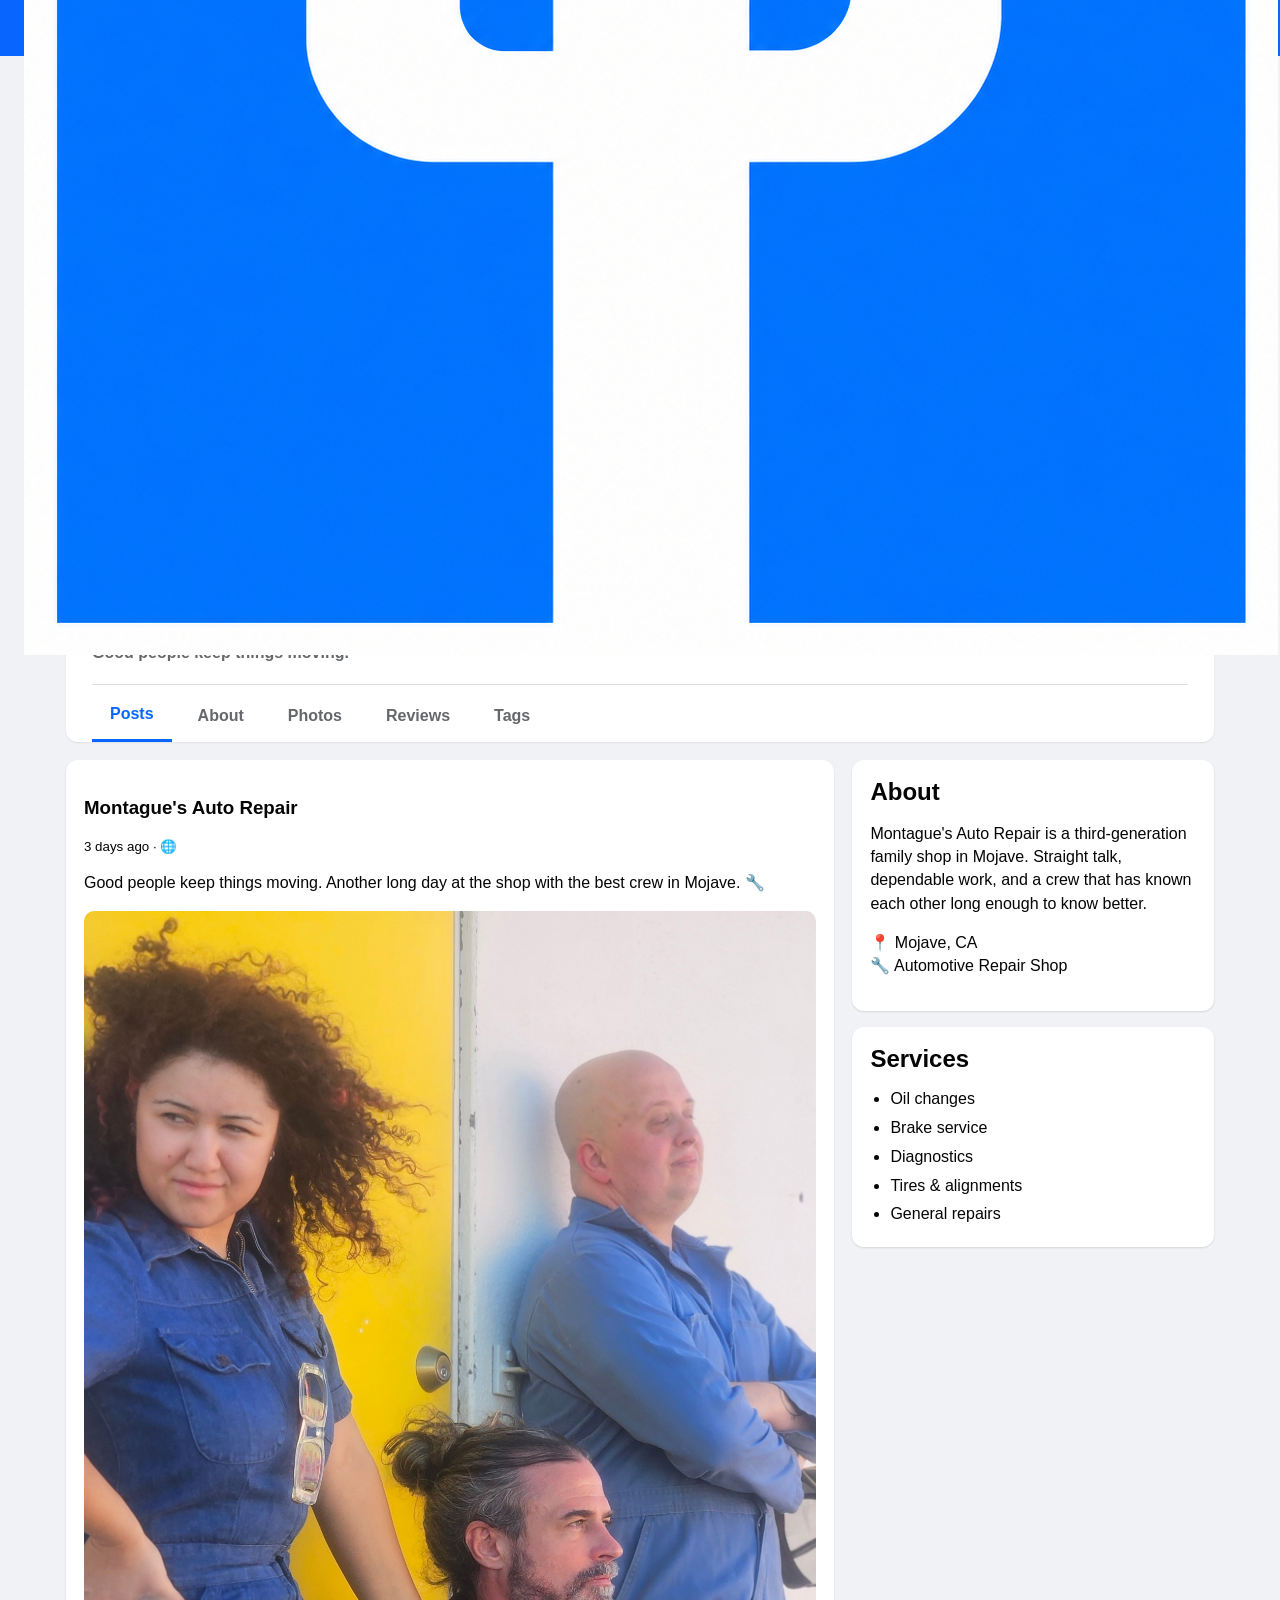
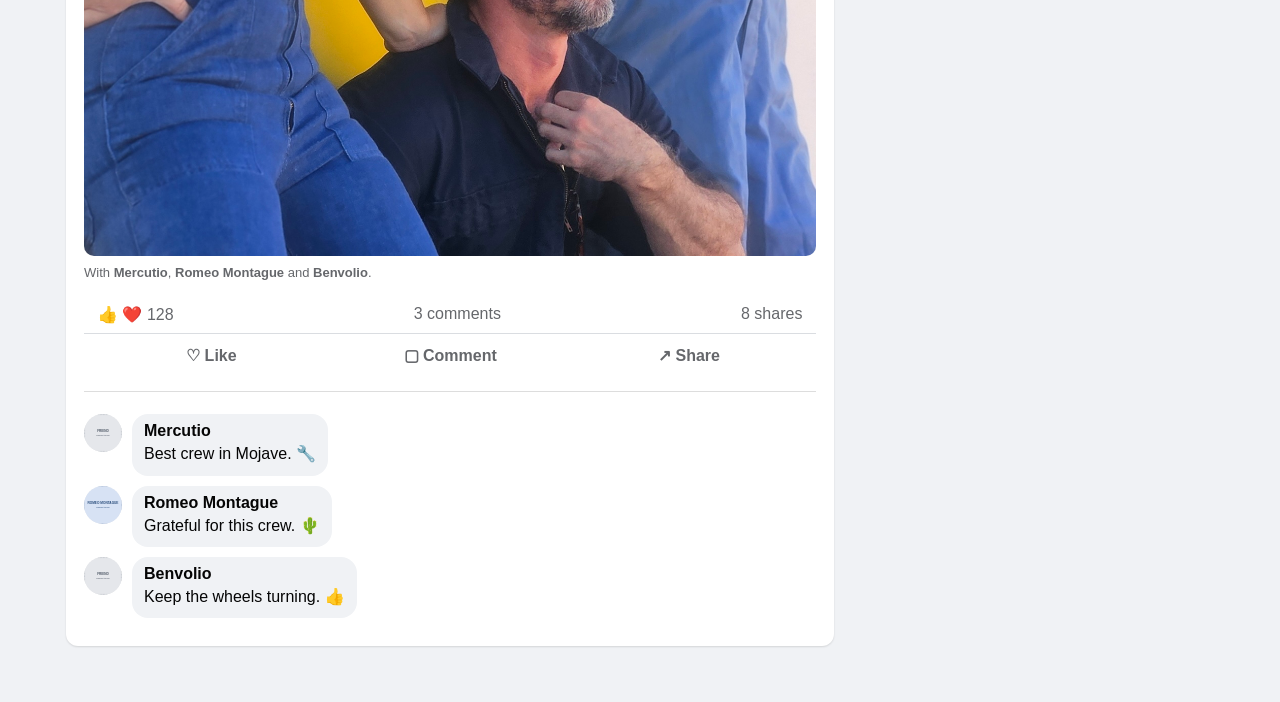
==== businesses/montagues-auto-repair/index.html @ f58aac4a "Add files via upload" ====
<!doctype html>
<html lang="en">
<head>
<meta charset="utf-8"><meta name="viewport" content="width=device-width,initial-scale=1">
<title>Montague's Auto Repair | TownSquare</title>
<link rel="stylesheet" href="../../css/styles.css">
</head>
<body>
<header class="topbar">
  <a class="brand" href="../../"><img src="../../assets/townsquare-logo.png" alt="TownSquare"></a>
  <div class="search-wrap"><input id="site-search" type="search" placeholder="Search TownSquare" autocomplete="off"><div id="search-results" class="search-results" hidden></div></div>
</header>
<main class="business-shell">
  <div class="business-cover">
    <img src="../../assets/montagues-crew.jpg" alt="Mercutio, Romeo and Benvolio at Montague's Auto Repair">
    <a class="photo-tag tag-mercutio" href="../../profiles/mercutio/">Mercutio</a>
    <a class="photo-tag tag-romeo" href="../../profiles/romeo-montague/">Romeo</a>
    <a class="photo-tag tag-benvolio" href="../../profiles/benvolio/">Benvolio</a>
  </div>
  <section class="business-head">
    <div class="business-title-row">
      <div class="business-title">
        <h1>Montague's Auto Repair</h1>
        <p>Automotive Repair Shop · Mojave, CA · 🌐 Public</p>
        <p><b>Good people keep things moving.</b></p>
      </div>
      <div class="business-actions"><button class="primary decorative">＋ Follow</button><button class="decorative">Message</button></div>
    </div>
    <nav class="business-tabs" aria-label="Business profile sections">
      <button class="active" data-biztab="posts">Posts</button>
      <button data-biztab="about">About</button>
      <button data-biztab="photos">Photos</button>
      <button data-biztab="reviews">Reviews</button>
      <button data-biztab="tags">Tags</button>
    </nav>
  </section>

  <div id="biz-posts" class="business-panel">
    <div class="business-grid">
      <div>
        <article class="business-card">
          <h3>Montague's Auto Repair</h3><small>3 days ago · 🌐</small>
          <p>Good people keep things moving. Another long day at the shop with the best crew in Mojave. 🔧</p>
          <img class="business-post-photo" src="../../assets/montagues-crew.jpg" alt="Mercutio, Romeo and Benvolio at the shop">
          <p class="tag-note">With <a href="../../profiles/mercutio/"><b>Mercutio</b></a>, <a href="../../profiles/romeo-montague/"><b>Romeo Montague</b></a> and <a href="../../profiles/benvolio/"><b>Benvolio</b></a>.</p>
          <div class="summary"><span>👍 ❤️ 128</span><span>3 comments</span><span>8 shares</span></div>
          <div class="actions"><button class="decorative">♡ Like</button><button class="decorative">▢ Comment</button><button class="decorative">↗ Share</button></div>
          <div class="business-comments">
            <div class="business-comment"><img src="../../assets/friend-placeholder.svg" alt="Mercutio"><div><a href="../../profiles/mercutio/"><b>Mercutio</b></a><p>Best crew in Mojave. 🔧</p></div></div>
            <div class="business-comment"><img src="../../assets/romeo-profile.svg" alt="Romeo"><div><a href="../../profiles/romeo-montague/"><b>Romeo Montague</b></a><p>Grateful for this crew. 🌵</p></div></div>
            <div class="business-comment"><img src="../../assets/friend-placeholder.svg" alt="Benvolio"><div><a href="../../profiles/benvolio/"><b>Benvolio</b></a><p>Keep the wheels turning. 👍</p></div></div>
          </div>
        </article>
      </div>
      <aside>
        <section class="business-card"><h2>About</h2><p>Montague's Auto Repair is a third-generation family shop in Mojave. Straight talk, dependable work, and a crew that has known each other long enough to know better.</p><p>📍 Mojave, CA<br>🔧 Automotive Repair Shop</p></section>
        <section class="business-card"><h2>Services</h2><ul class="service-list"><li>Oil changes</li><li>Brake service</li><li>Diagnostics</li><li>Tires & alignments</li><li>General repairs</li></ul></section>
      </aside>
    </div>
  </div>

  <section id="biz-about" class="business-panel business-card" hidden><h2>About Montague's Auto Repair</h2><p>Montague's is the oldest and only family-run auto mechanic shop in town. Romeo Montague is its third-generation owner.</p><p><b>People:</b> <a href="../../profiles/romeo-montague/">Romeo Montague</a>, <a href="../../profiles/mercutio/">Mercutio</a>, <a href="../../profiles/benvolio/">Benvolio</a></p></section>
  <section id="biz-photos" class="business-panel business-card" hidden><h2>Photos</h2><img class="business-post-photo" src="../../assets/montagues-crew.jpg" alt="Mercutio, Romeo and Benvolio"><p class="tag-note">Mercutio · Romeo · Benvolio</p></section>
  <section id="biz-reviews" class="business-panel business-card" hidden><h2>Reviews</h2><p>No public reviews yet.</p></section>
  <section id="biz-tags" class="business-panel business-card" hidden><h2>Tagged</h2><p><a href="../../profiles/mercutio/">Mercutio</a> · <a href="../../profiles/romeo-montague/">Romeo Montague</a> · <a href="../../profiles/benvolio/">Benvolio</a></p></section>
</main>
<script src="../../js/townsquare.js"></script>
<script>
document.querySelectorAll('[data-biztab]').forEach(btn=>btn.addEventListener('click',()=>{
 document.querySelectorAll('[data-biztab]').forEach(b=>b.classList.remove('active'));
 btn.classList.add('active');
 document.querySelectorAll('.business-panel').forEach(p=>p.hidden=true);
 document.getElementById('biz-'+btn.dataset.biztab).hidden=false;
}));
</script>
</body></html>
---- css/styles.css ----
*{box-sizing:border-box}body{margin:0;font-family:-apple-system,BlinkMacSystemFont,"Segoe UI",Roboto,Arial,sans-serif;background:#f0f2f5;color:#050505}a{text-decoration:none;color:inherit}button{font:inherit;cursor:pointer}.topbar{height:56px;background:#0866ff;color:#fff;display:flex;align-items:center;gap:18px;padding:0 24px;position:sticky;top:0;z-index:20}.brand{display:flex;align-items:center;gap:10px;font-weight:800;font-size:22px}.brand-logo-placeholder{border:2px dashed #fff;border-radius:6px;padding:5px 7px;font-size:11px}.search{flex:1;max-width:520px;border:0;border-radius:20px;padding:10px 16px}.topbar nav{margin-left:auto;display:flex;gap:18px;font-weight:600;align-items:center}.nav-button{border:0;background:none;color:#fff;font-weight:600}.profile-shell{max-width:1180px;margin:auto;background:#fff}.cover{height:350px;overflow:hidden;background:#222}.cover img{width:100%;height:100%;object-fit:cover}.profile-header{display:flex;align-items:flex-end;gap:22px;padding:0 30px 18px;min-height:120px;position:relative}.profile-photo{width:180px;height:180px;border-radius:50%;overflow:hidden;border:5px solid #fff;background:#fff;margin-top:-80px;padding:0}.profile-photo img{width:100%;height:100%;object-fit:cover}.identity h1{font-size:34px;margin:0 0 6px}.identity p{margin:4px 0;color:#65676b}.verified{display:inline-flex;background:#0866ff;color:#fff;border-radius:50%;font-size:.55em;width:1.45em;height:1.45em;align-items:center;justify-content:center}.profile-actions{margin-left:auto;display:flex;gap:8px;position:relative}.primary-button,.secondary-button{border:0;border-radius:7px;padding:10px 15px;font-weight:700}.primary-button{background:#0866ff;color:#fff}.secondary-button{background:#e4e6eb}.profile-more-menu,.tabs-more-menu{position:absolute;background:white;border:1px solid #dadde1;box-shadow:0 3px 10px rgba(0,0,0,.18);border-radius:8px;padding:6px;z-index:50;min-width:180px}.profile-more-menu{right:0;top:48px}.tabs-more-menu{top:50px;left:420px}.profile-more-menu button,.profile-more-menu a,.tabs-more-menu button{display:block;width:100%;border:0;background:white;text-align:left;padding:10px 12px;border-radius:6px}.profile-more-menu button:hover,.profile-more-menu a:hover,.tabs-more-menu button:hover{background:#f0f2f5}.profile-tabs{display:flex;border-top:1px solid #dadde1;padding:0 20px;overflow:visible;position:relative}.tab{border:0;background:none;padding:17px 15px;font-weight:700;color:#65676b;border-bottom:3px solid transparent}.tab.active{color:#0866ff;border-bottom-color:#0866ff}.content-grid{max-width:1180px;margin:16px auto;display:grid;grid-template-columns:310px 1fr 270px;gap:16px;padding:0 8px}.card{background:#fff;border-radius:10px;box-shadow:0 1px 2px rgba(0,0,0,.12);padding:16px;margin-bottom:16px}.card h2{margin:0 0 14px;font-size:20px}.card h3{margin:0 0 10px;font-size:17px}.quote{text-align:center;font-style:italic}.card ul{list-style:none;padding:0;margin:0}.card li{padding:7px 0}.heading{display:flex;justify-content:space-between;align-items:center}.linkbtn,.summary button{border:0;background:none;color:#0866ff}.photo-grid{display:grid;grid-template-columns:repeat(3,1fr);gap:4px}.photo-grid button,.post-photo{border:0;padding:0;background:none}.photo-grid img{width:100%;aspect-ratio:1/1;object-fit:cover;display:block}.photo-grid.large{grid-template-columns:repeat(5,1fr);gap:8px}.composer>div{display:flex;gap:10px;align-items:center}.composer img{width:40px;height:40px;border-radius:50%}.composer button{flex:1;border:0;border-radius:20px;background:#f0f2f5;text-align:left;padding:10px 15px;color:#65676b}.composer footer{display:flex;justify-content:space-around;margin-top:12px;color:#65676b;font-weight:600}.post{padding:0;overflow:hidden}.post header{display:flex;gap:10px;align-items:center;padding:14px 16px 8px}.post header img{width:42px;height:42px;border-radius:50%}.post header small{display:block;color:#65676b;margin-top:2px}.more{margin-left:auto;border:0;background:none}.post>p{padding:4px 16px 10px;margin:0;line-height:1.45}.post-photo{width:100%}.post-photo img{width:100%;display:block}.summary{display:flex;justify-content:space-between;padding:9px 14px;color:#65676b;border-bottom:1px solid #dadde1}.actions{display:grid;grid-template-columns:repeat(3,1fr);padding:2px 8px}.actions button{border:0;background:none;padding:10px;color:#65676b;font-weight:700}.comments{border-top:1px solid #dadde1;padding:10px 14px}.comment{display:flex;gap:8px;margin:8px 0}.comment.reply{margin-left:46px}.comment img{width:34px;height:34px;border-radius:50%}.comment>div{background:#f0f2f5;border-radius:18px;padding:8px 12px}.comment p{margin:2px 0}.comment small{color:#65676b}.single{max-width:1180px;margin:16px auto;padding:0 8px}.about-grid{display:grid;grid-template-columns:1fr 1fr;gap:16px}.about-grid section{border-top:1px solid #dadde1;padding-top:12px}.friend-grid{display:grid;grid-template-columns:repeat(2,1fr);gap:10px}.friend-card img{width:100%;aspect-ratio:1/1;object-fit:cover;border-radius:8px;display:block}.friend-card span{display:block;font-weight:700;margin-top:4px}.friend-card.horizontal{display:flex;gap:10px;align-items:center}.friend-card.horizontal img{width:56px;height:56px;aspect-ratio:auto}.friend-list-large{display:grid;grid-template-columns:repeat(2,1fr);gap:12px}.friend-list-large a{display:flex;gap:12px;align-items:center;border:1px solid #dadde1;border-radius:8px;padding:10px}.friend-list-large img{width:70px;height:70px;object-fit:cover;border-radius:8px}.friend-list-large small{display:block;color:#65676b;margin-top:4px}.video-placeholder{min-height:280px;border:2px dashed #9aa0a6;border-radius:12px;display:flex;flex-direction:column;align-items:center;justify-content:center;color:#65676b;text-align:center}.video-placeholder span{font-size:64px;color:#0866ff}.lightbox{position:fixed;inset:0;background:rgba(0,0,0,.92);z-index:100;display:grid;grid-template-columns:70px 1fr 70px;align-items:center}.lightbox[hidden]{display:none}.lightbox img{max-width:100%;max-height:92vh;justify-self:center}.lightbox button{border:0;background:rgba(255,255,255,.14);color:#fff;border-radius:50%}.close{position:absolute;top:14px;right:16px;width:44px;height:44px;font-size:30px}.prev,.next{width:52px;height:52px;font-size:40px;justify-self:center}.site-footer{text-align:center;color:#65676b;padding:25px}.landing{min-height:100vh;display:grid;place-items:center}.landing-card{background:#fff;padding:40px;border-radius:16px;text-align:center;box-shadow:0 1px 3px rgba(0,0,0,.15)}.logo-placeholder{border:2px dashed #0866ff;color:#0866ff;font-weight:800;padding:20px;border-radius:10px;margin-bottom:18px}.landing-links{display:flex;gap:10px;justify-content:center}@media(max-width:980px){.content-grid{grid-template-columns:300px 1fr}.right{display:none}.topbar nav a,.topbar nav button{display:none}.photo-grid.large{grid-template-columns:repeat(3,1fr)}}@media(max-width:720px){.topbar{padding:0 10px}.brand span:last-child{display:none}.cover{height:240px}.profile-header{display:block;text-align:center;padding:0 14px 14px}.profile-photo{width:150px;height:150px;margin:-70px auto 0}.profile-actions{justify-content:center;margin-top:12px}.content-grid{display:block}.content-grid>aside{display:none}.about-grid{grid-template-columns:1fr}.friend-list-large{grid-template-columns:1fr}.profile-tabs{overflow-x:auto}.tabs-more-menu{position:fixed;left:50%;top:120px;transform:translateX(-50%)}.photo-grid.large{grid-template-columns:repeat(2,1fr)}}
.comments::before{content:'Selected comments';display:block;font-size:12px;font-weight:700;color:#65676b;margin:0 0 8px 42px;text-transform:uppercase;letter-spacing:.03em}

[hidden]{display:none!important}


/* TownSquare business pages */
.business-shell{max-width:1180px;margin:0 auto;padding:0 16px 40px}
.business-cover{position:relative;height:min(48vw,500px);min-height:300px;background:#ddd;overflow:hidden;border-radius:0 0 12px 12px}
.business-cover>img{width:100%;height:100%;object-fit:cover;object-position:center 48%}
.photo-tag{position:absolute;transform:translate(-50%,-50%);background:rgba(20,24,30,.82);color:#fff!important;padding:7px 11px;border-radius:8px;font-weight:700;font-size:14px;text-decoration:none;box-shadow:0 2px 7px rgba(0,0,0,.22)}
.photo-tag:hover{background:#0866ff}
.tag-mercutio{left:21%;top:46%}.tag-romeo{left:55%;top:63%}.tag-benvolio{left:79%;top:42%}
.business-head{background:#fff;padding:22px 26px 0;border-radius:0 0 12px 12px;box-shadow:0 1px 2px rgba(0,0,0,.08)}
.business-title-row{display:flex;justify-content:space-between;gap:18px;align-items:center}
.business-title h1{font-size:34px;margin:0 0 4px}.business-title p{margin:4px 0;color:#65676b}
.business-actions{display:flex;gap:8px}.business-actions button{border:0;border-radius:8px;padding:11px 17px;font-weight:700}.business-actions .primary{background:#0866ff;color:#fff}
.business-tabs{display:flex;gap:8px;margin-top:18px;border-top:1px solid #ddd;padding-top:4px;overflow:auto}
.business-tabs button{background:none;border:0;padding:16px 18px;font-weight:700;color:#65676b;white-space:nowrap}
.business-tabs button.active{color:#0866ff;border-bottom:3px solid #0866ff}
.business-grid{display:grid;grid-template-columns:minmax(0,1.7fr) minmax(280px,.8fr);gap:18px;margin-top:18px}
.business-card{background:#fff;border-radius:12px;padding:18px;box-shadow:0 1px 2px rgba(0,0,0,.12);margin-bottom:16px}
.business-card h2{margin:0 0 12px}.business-card p{line-height:1.45}
.service-list{margin:0;padding-left:20px;line-height:1.8}
.business-post-photo{width:100%;border-radius:10px;margin-top:12px;display:block}
.tag-note{font-size:13px;color:#65676b;margin-top:8px}
.business-comments{border-top:1px solid #ddd;margin-top:14px;padding-top:12px}
.business-comment{display:flex;gap:10px;margin:10px 0}.business-comment img{width:38px;height:38px;border-radius:50%;object-fit:cover;background:#eee}.business-comment div{background:#f0f2f5;border-radius:16px;padding:8px 12px}.business-comment p{margin:2px 0}
@media(max-width:760px){
 .business-shell{padding:0 0 30px}.business-cover{height:58vh;min-height:420px;border-radius:0}
 .business-head{border-radius:0}.business-title-row{display:block}.business-actions{margin-top:14px}
 .business-title h1{font-size:28px}.business-grid{grid-template-columns:1fr;padding:0 12px}
 .photo-tag{font-size:12px;padding:6px 8px}.tag-mercutio{left:19%;top:43%}.tag-romeo{left:56%;top:64%}.tag-benvolio{left:80%;top:40%}
}
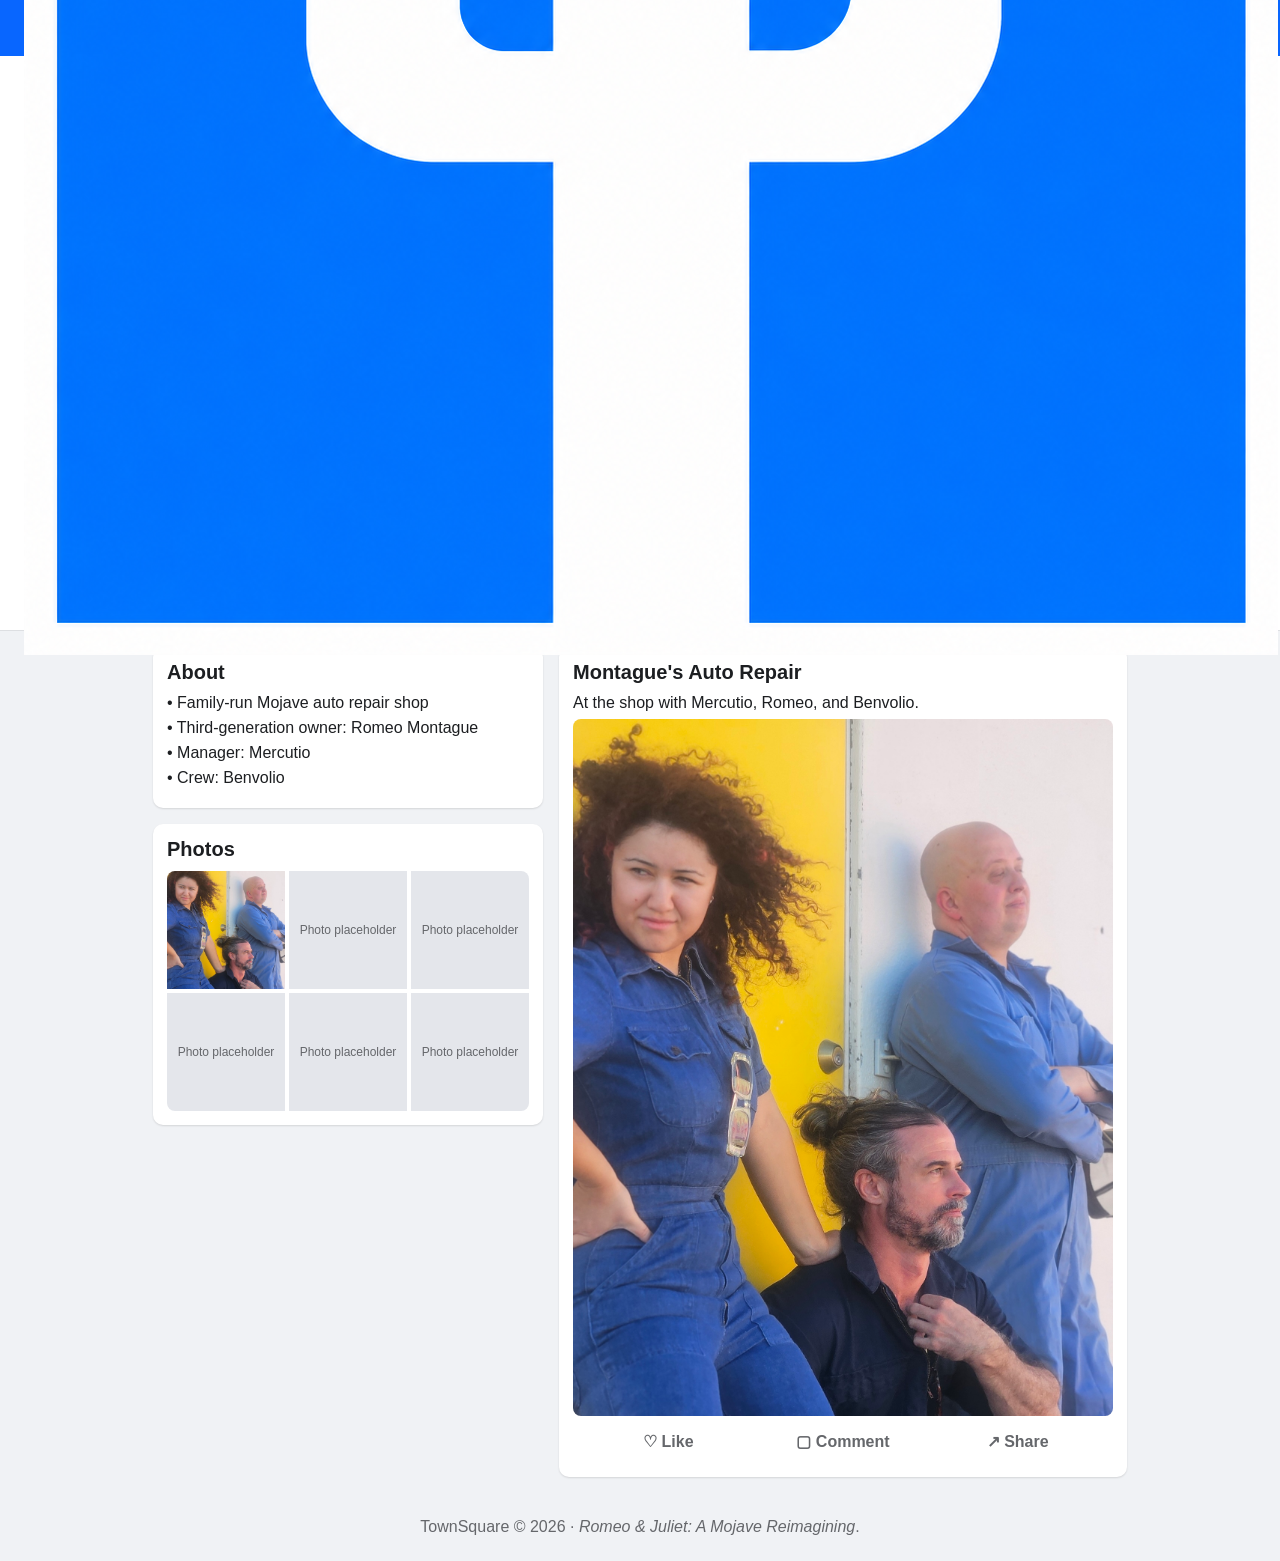
==== commit 36b0179a: "Add files via upload" ====
--- a/businesses/montagues-auto-repair/index.html
+++ b/businesses/montagues-auto-repair/index.html
@@ -1,76 +1,15 @@
-<!doctype html>
-<html lang="en">
-<head>
-<meta charset="utf-8"><meta name="viewport" content="width=device-width,initial-scale=1">
-<title>Montague's Auto Repair | TownSquare</title>
-<link rel="stylesheet" href="../../css/styles.css">
-</head>
-<body>
-<header class="topbar">
-  <a class="brand" href="../../"><img src="../../assets/townsquare-logo.png" alt="TownSquare"></a>
-  <div class="search-wrap"><input id="site-search" type="search" placeholder="Search TownSquare" autocomplete="off"><div id="search-results" class="search-results" hidden></div></div>
-</header>
-<main class="business-shell">
-  <div class="business-cover">
-    <img src="../../assets/montagues-crew.jpg" alt="Mercutio, Romeo and Benvolio at Montague's Auto Repair">
-    <a class="photo-tag tag-mercutio" href="../../profiles/mercutio/">Mercutio</a>
-    <a class="photo-tag tag-romeo" href="../../profiles/romeo-montague/">Romeo</a>
-    <a class="photo-tag tag-benvolio" href="../../profiles/benvolio/">Benvolio</a>
-  </div>
-  <section class="business-head">
-    <div class="business-title-row">
-      <div class="business-title">
-        <h1>Montague's Auto Repair</h1>
-        <p>Automotive Repair Shop · Mojave, CA · 🌐 Public</p>
-        <p><b>Good people keep things moving.</b></p>
-      </div>
-      <div class="business-actions"><button class="primary decorative">＋ Follow</button><button class="decorative">Message</button></div>
-    </div>
-    <nav class="business-tabs" aria-label="Business profile sections">
-      <button class="active" data-biztab="posts">Posts</button>
-      <button data-biztab="about">About</button>
-      <button data-biztab="photos">Photos</button>
-      <button data-biztab="reviews">Reviews</button>
-      <button data-biztab="tags">Tags</button>
-    </nav>
-  </section>
-
-  <div id="biz-posts" class="business-panel">
-    <div class="business-grid">
-      <div>
-        <article class="business-card">
-          <h3>Montague's Auto Repair</h3><small>3 days ago · 🌐</small>
-          <p>Good people keep things moving. Another long day at the shop with the best crew in Mojave. 🔧</p>
-          <img class="business-post-photo" src="../../assets/montagues-crew.jpg" alt="Mercutio, Romeo and Benvolio at the shop">
-          <p class="tag-note">With <a href="../../profiles/mercutio/"><b>Mercutio</b></a>, <a href="../../profiles/romeo-montague/"><b>Romeo Montague</b></a> and <a href="../../profiles/benvolio/"><b>Benvolio</b></a>.</p>
-          <div class="summary"><span>👍 ❤️ 128</span><span>3 comments</span><span>8 shares</span></div>
-          <div class="actions"><button class="decorative">♡ Like</button><button class="decorative">▢ Comment</button><button class="decorative">↗ Share</button></div>
-          <div class="business-comments">
-            <div class="business-comment"><img src="../../assets/friend-placeholder.svg" alt="Mercutio"><div><a href="../../profiles/mercutio/"><b>Mercutio</b></a><p>Best crew in Mojave. 🔧</p></div></div>
-            <div class="business-comment"><img src="../../assets/romeo-profile.svg" alt="Romeo"><div><a href="../../profiles/romeo-montague/"><b>Romeo Montague</b></a><p>Grateful for this crew. 🌵</p></div></div>
-            <div class="business-comment"><img src="../../assets/friend-placeholder.svg" alt="Benvolio"><div><a href="../../profiles/benvolio/"><b>Benvolio</b></a><p>Keep the wheels turning. 👍</p></div></div>
-          </div>
-        </article>
-      </div>
-      <aside>
-        <section class="business-card"><h2>About</h2><p>Montague's Auto Repair is a third-generation family shop in Mojave. Straight talk, dependable work, and a crew that has known each other long enough to know better.</p><p>📍 Mojave, CA<br>🔧 Automotive Repair Shop</p></section>
-        <section class="business-card"><h2>Services</h2><ul class="service-list"><li>Oil changes</li><li>Brake service</li><li>Diagnostics</li><li>Tires & alignments</li><li>General repairs</li></ul></section>
-      </aside>
-    </div>
-  </div>
-
-  <section id="biz-about" class="business-panel business-card" hidden><h2>About Montague's Auto Repair</h2><p>Montague's is the oldest and only family-run auto mechanic shop in town. Romeo Montague is its third-generation owner.</p><p><b>People:</b> <a href="../../profiles/romeo-montague/">Romeo Montague</a>, <a href="../../profiles/mercutio/">Mercutio</a>, <a href="../../profiles/benvolio/">Benvolio</a></p></section>
-  <section id="biz-photos" class="business-panel business-card" hidden><h2>Photos</h2><img class="business-post-photo" src="../../assets/montagues-crew.jpg" alt="Mercutio, Romeo and Benvolio"><p class="tag-note">Mercutio · Romeo · Benvolio</p></section>
-  <section id="biz-reviews" class="business-panel business-card" hidden><h2>Reviews</h2><p>No public reviews yet.</p></section>
-  <section id="biz-tags" class="business-panel business-card" hidden><h2>Tagged</h2><p><a href="../../profiles/mercutio/">Mercutio</a> · <a href="../../profiles/romeo-montague/">Romeo Montague</a> · <a href="../../profiles/benvolio/">Benvolio</a></p></section>
-</main>
-<script src="../../js/townsquare.js"></script>
-<script>
-document.querySelectorAll('[data-biztab]').forEach(btn=>btn.addEventListener('click',()=>{
- document.querySelectorAll('[data-biztab]').forEach(b=>b.classList.remove('active'));
- btn.classList.add('active');
- document.querySelectorAll('.business-panel').forEach(p=>p.hidden=true);
- document.getElementById('biz-'+btn.dataset.biztab).hidden=false;
-}));
-</script>
-</body></html>+<!doctype html><html lang="en"><head><meta charset="utf-8"><meta name="viewport" content="width=device-width,initial-scale=1">
+<title>Montague's Auto Repair | TownSquare</title><link rel="stylesheet" href="../../css/styles.css"></head><body class="ts-modern">
+<header class="topbar"><a class="brand" href="../../"><img src="../../assets/townsquare-logo.png" alt="TownSquare"><span class="brand-name">TownSquare</span></a><input class="search" type="search" placeholder="Search TownSquare"><nav><a href="../../">Home</a></nav></header>
+<main><section class="modern-profile-shell"><div class="cover cover-wrap"><img src="../../assets/montagues-crew.jpg" alt="Montague's Auto Repair crew"><div class="business-cover-label">Left: <a href="../../profiles/mercutio/">Mercutio</a> · Center: <a href="../../profiles/romeo-montague/">Romeo</a> · Right: <a href="../../profiles/benvolio/">Benvolio</a></div></div>
+<div class="modern-profile-head"><div class="modern-avatar"><img src="../../assets/montagues-crew.jpg" alt="Montague's Auto Repair"></div><div class="modern-identity"><h1>Montague's Auto Repair</h1><p>Automotive Repair Shop · Mojave, CA · Public</p><p>Good people keep things moving.</p></div><div class="modern-actions"><button class="primary-button decorative">Follow</button><button class="secondary-button decorative">Message</button></div></div>
+<nav class="modern-tabs profile-tabs"><button class="tab active" data-tab="all">All</button><button class="tab" data-tab="about">About</button><button class="tab" data-tab="posts">Posts</button><button class="tab" data-tab="photos">Photos</button><button class="tab" data-tab="videos">Videos</button><button class="tab decorative">More ▾</button></nav></section>
+<section id="all" class="modern-page modern-panel tab-panel"><div class="modern-grid"><aside class="modern-left">
+<article class="modern-card"><h2>About</h2><p>• Family-run Mojave auto repair shop</p><p>• Third-generation owner: <a href="../../profiles/romeo-montague/">Romeo Montague</a></p><p>• Manager: <a href="../../profiles/mercutio/">Mercutio</a></p><p>• Crew: <a href="../../profiles/benvolio/">Benvolio</a></p></article>
+<article class="modern-card"><h2>Photos</h2><div class="photo-grid"><img src="../../assets/montagues-crew.jpg" alt="Montague's crew"><div class="photo-placeholder">Photo placeholder</div><div class="photo-placeholder">Photo placeholder</div><div class="photo-placeholder">Photo placeholder</div><div class="photo-placeholder">Photo placeholder</div><div class="photo-placeholder">Photo placeholder</div></div></article>
+</aside><section class="feed"><article class="modern-card"><h2>Montague's Auto Repair</h2><p>At the shop with Mercutio, Romeo, and Benvolio.</p><img src="../../assets/montagues-crew.jpg" alt="Montague's Auto Repair crew" style="width:100%;border-radius:8px"><div class="actions"><button class="decorative">♡ Like</button><button class="decorative">▢ Comment</button><button class="decorative">↗ Share</button></div></article></section></div></section>
+<section id="about" class="modern-panel single tab-panel" hidden><article class="modern-card"><h2>About Montague's Auto Repair</h2><p>Family-run automotive repair shop in Mojave. Third-generation owner Romeo Montague.</p></article></section>
+<section id="posts" class="modern-panel single tab-panel" hidden><article class="modern-card"><h2>Posts</h2><p>Garage posts will appear here.</p></article></section>
+<section id="photos" class="modern-panel single tab-panel" hidden><article class="modern-card"><h2>Photos</h2><div class="photo-grid"><img src="../../assets/montagues-crew.jpg" alt="Montague's crew"><div class="photo-placeholder">Photo placeholder</div><div class="photo-placeholder">Photo placeholder</div></div></article></section>
+<section id="videos" class="modern-panel single tab-panel" hidden><article class="modern-card"><h2>Videos</h2><div class="placeholder-banner">Video placeholder</div></article></section>
+</main><footer class="site-footer">TownSquare © 2026 · <i>Romeo &amp; Juliet: A Mojave Reimagining</i>.</footer><script src="../../js/townsquare.js"></script></body></html>
--- a/css/styles.css
+++ b/css/styles.css
@@ -1,5 +1,4 @@
 *{box-sizing:border-box}body{margin:0;font-family:-apple-system,BlinkMacSystemFont,"Segoe UI",Roboto,Arial,sans-serif;background:#f0f2f5;color:#050505}a{text-decoration:none;color:inherit}button{font:inherit;cursor:pointer}.topbar{height:56px;background:#0866ff;color:#fff;display:flex;align-items:center;gap:18px;padding:0 24px;position:sticky;top:0;z-index:20}.brand{display:flex;align-items:center;gap:10px;font-weight:800;font-size:22px}.brand-logo-placeholder{border:2px dashed #fff;border-radius:6px;padding:5px 7px;font-size:11px}.search{flex:1;max-width:520px;border:0;border-radius:20px;padding:10px 16px}.topbar nav{margin-left:auto;display:flex;gap:18px;font-weight:600;align-items:center}.nav-button{border:0;background:none;color:#fff;font-weight:600}.profile-shell{max-width:1180px;margin:auto;background:#fff}.cover{height:350px;overflow:hidden;background:#222}.cover img{width:100%;height:100%;object-fit:cover}.profile-header{display:flex;align-items:flex-end;gap:22px;padding:0 30px 18px;min-height:120px;position:relative}.profile-photo{width:180px;height:180px;border-radius:50%;overflow:hidden;border:5px solid #fff;background:#fff;margin-top:-80px;padding:0}.profile-photo img{width:100%;height:100%;object-fit:cover}.identity h1{font-size:34px;margin:0 0 6px}.identity p{margin:4px 0;color:#65676b}.verified{display:inline-flex;background:#0866ff;color:#fff;border-radius:50%;font-size:.55em;width:1.45em;height:1.45em;align-items:center;justify-content:center}.profile-actions{margin-left:auto;display:flex;gap:8px;position:relative}.primary-button,.secondary-button{border:0;border-radius:7px;padding:10px 15px;font-weight:700}.primary-button{background:#0866ff;color:#fff}.secondary-button{background:#e4e6eb}.profile-more-menu,.tabs-more-menu{position:absolute;background:white;border:1px solid #dadde1;box-shadow:0 3px 10px rgba(0,0,0,.18);border-radius:8px;padding:6px;z-index:50;min-width:180px}.profile-more-menu{right:0;top:48px}.tabs-more-menu{top:50px;left:420px}.profile-more-menu button,.profile-more-menu a,.tabs-more-menu button{display:block;width:100%;border:0;background:white;text-align:left;padding:10px 12px;border-radius:6px}.profile-more-menu button:hover,.profile-more-menu a:hover,.tabs-more-menu button:hover{background:#f0f2f5}.profile-tabs{display:flex;border-top:1px solid #dadde1;padding:0 20px;overflow:visible;position:relative}.tab{border:0;background:none;padding:17px 15px;font-weight:700;color:#65676b;border-bottom:3px solid transparent}.tab.active{color:#0866ff;border-bottom-color:#0866ff}.content-grid{max-width:1180px;margin:16px auto;display:grid;grid-template-columns:310px 1fr 270px;gap:16px;padding:0 8px}.card{background:#fff;border-radius:10px;box-shadow:0 1px 2px rgba(0,0,0,.12);padding:16px;margin-bottom:16px}.card h2{margin:0 0 14px;font-size:20px}.card h3{margin:0 0 10px;font-size:17px}.quote{text-align:center;font-style:italic}.card ul{list-style:none;padding:0;margin:0}.card li{padding:7px 0}.heading{display:flex;justify-content:space-between;align-items:center}.linkbtn,.summary button{border:0;background:none;color:#0866ff}.photo-grid{display:grid;grid-template-columns:repeat(3,1fr);gap:4px}.photo-grid button,.post-photo{border:0;padding:0;background:none}.photo-grid img{width:100%;aspect-ratio:1/1;object-fit:cover;display:block}.photo-grid.large{grid-template-columns:repeat(5,1fr);gap:8px}.composer>div{display:flex;gap:10px;align-items:center}.composer img{width:40px;height:40px;border-radius:50%}.composer button{flex:1;border:0;border-radius:20px;background:#f0f2f5;text-align:left;padding:10px 15px;color:#65676b}.composer footer{display:flex;justify-content:space-around;margin-top:12px;color:#65676b;font-weight:600}.post{padding:0;overflow:hidden}.post header{display:flex;gap:10px;align-items:center;padding:14px 16px 8px}.post header img{width:42px;height:42px;border-radius:50%}.post header small{display:block;color:#65676b;margin-top:2px}.more{margin-left:auto;border:0;background:none}.post>p{padding:4px 16px 10px;margin:0;line-height:1.45}.post-photo{width:100%}.post-photo img{width:100%;display:block}.summary{display:flex;justify-content:space-between;padding:9px 14px;color:#65676b;border-bottom:1px solid #dadde1}.actions{display:grid;grid-template-columns:repeat(3,1fr);padding:2px 8px}.actions button{border:0;background:none;padding:10px;color:#65676b;font-weight:700}.comments{border-top:1px solid #dadde1;padding:10px 14px}.comment{display:flex;gap:8px;margin:8px 0}.comment.reply{margin-left:46px}.comment img{width:34px;height:34px;border-radius:50%}.comment>div{background:#f0f2f5;border-radius:18px;padding:8px 12px}.comment p{margin:2px 0}.comment small{color:#65676b}.single{max-width:1180px;margin:16px auto;padding:0 8px}.about-grid{display:grid;grid-template-columns:1fr 1fr;gap:16px}.about-grid section{border-top:1px solid #dadde1;padding-top:12px}.friend-grid{display:grid;grid-template-columns:repeat(2,1fr);gap:10px}.friend-card img{width:100%;aspect-ratio:1/1;object-fit:cover;border-radius:8px;display:block}.friend-card span{display:block;font-weight:700;margin-top:4px}.friend-card.horizontal{display:flex;gap:10px;align-items:center}.friend-card.horizontal img{width:56px;height:56px;aspect-ratio:auto}.friend-list-large{display:grid;grid-template-columns:repeat(2,1fr);gap:12px}.friend-list-large a{display:flex;gap:12px;align-items:center;border:1px solid #dadde1;border-radius:8px;padding:10px}.friend-list-large img{width:70px;height:70px;object-fit:cover;border-radius:8px}.friend-list-large small{display:block;color:#65676b;margin-top:4px}.video-placeholder{min-height:280px;border:2px dashed #9aa0a6;border-radius:12px;display:flex;flex-direction:column;align-items:center;justify-content:center;color:#65676b;text-align:center}.video-placeholder span{font-size:64px;color:#0866ff}.lightbox{position:fixed;inset:0;background:rgba(0,0,0,.92);z-index:100;display:grid;grid-template-columns:70px 1fr 70px;align-items:center}.lightbox[hidden]{display:none}.lightbox img{max-width:100%;max-height:92vh;justify-self:center}.lightbox button{border:0;background:rgba(255,255,255,.14);color:#fff;border-radius:50%}.close{position:absolute;top:14px;right:16px;width:44px;height:44px;font-size:30px}.prev,.next{width:52px;height:52px;font-size:40px;justify-self:center}.site-footer{text-align:center;color:#65676b;padding:25px}.landing{min-height:100vh;display:grid;place-items:center}.landing-card{background:#fff;padding:40px;border-radius:16px;text-align:center;box-shadow:0 1px 3px rgba(0,0,0,.15)}.logo-placeholder{border:2px dashed #0866ff;color:#0866ff;font-weight:800;padding:20px;border-radius:10px;margin-bottom:18px}.landing-links{display:flex;gap:10px;justify-content:center}@media(max-width:980px){.content-grid{grid-template-columns:300px 1fr}.right{display:none}.topbar nav a,.topbar nav button{display:none}.photo-grid.large{grid-template-columns:repeat(3,1fr)}}@media(max-width:720px){.topbar{padding:0 10px}.brand span:last-child{display:none}.cover{height:240px}.profile-header{display:block;text-align:center;padding:0 14px 14px}.profile-photo{width:150px;height:150px;margin:-70px auto 0}.profile-actions{justify-content:center;margin-top:12px}.content-grid{display:block}.content-grid>aside{display:none}.about-grid{grid-template-columns:1fr}.friend-list-large{grid-template-columns:1fr}.profile-tabs{overflow-x:auto}.tabs-more-menu{position:fixed;left:50%;top:120px;transform:translateX(-50%)}.photo-grid.large{grid-template-columns:repeat(2,1fr)}}
-.comments::before{content:'Selected comments';display:block;font-size:12px;font-weight:700;color:#65676b;margin:0 0 8px 42px;text-transform:uppercase;letter-spacing:.03em}
 
 [hidden]{display:none!important}
 
@@ -32,3 +31,93 @@
  .business-title h1{font-size:28px}.business-grid{grid-template-columns:1fr;padding:0 12px}
  .photo-tag{font-size:12px;padding:6px 8px}.tag-mercutio{left:19%;top:43%}.tag-romeo{left:56%;top:64%}.tag-benvolio{left:80%;top:40%}
 }
+
+
+/* Montague's Auto Repair — business-page header containment fix */
+body:has(.business-shell) .topbar{height:72px;min-height:72px;display:flex;align-items:center;gap:18px;padding:0 24px;overflow:visible}
+body:has(.business-shell) .topbar .brand{width:56px;height:56px;min-width:56px;display:flex;align-items:center;justify-content:center;overflow:hidden}
+body:has(.business-shell) .topbar .brand img{display:block;width:56px!important;height:56px!important;max-width:56px!important;max-height:56px!important;object-fit:contain}
+body:has(.business-shell) .topbar .search-wrap{flex:1;max-width:620px;position:relative}
+body:has(.business-shell) .topbar .search-wrap input{width:100%;min-height:42px;box-sizing:border-box}
+body:has(.business-shell) .business-shell{clear:both}
+@media(max-width:760px){
+ body:has(.business-shell) .topbar{height:64px;min-height:64px;padding:0 12px;gap:10px}
+ body:has(.business-shell) .topbar .brand,body:has(.business-shell) .topbar .brand img{width:48px!important;height:48px!important;min-width:48px;max-width:48px!important;max-height:48px!important}
+}
+
+
+/* Interactive TownSquare comment threads */
+.comment-count-link{border:0;background:none;color:#0866ff;padding:0;font:inherit;cursor:pointer}
+.comment-count-link:hover{text-decoration:underline}
+.comments .thread-extra,.business-comments .thread-extra{display:none}
+.comments.thread-expanded .thread-extra,.business-comments.thread-expanded .thread-extra{display:flex}
+.thread-toggle{display:block;border:0;background:none;color:#65676b;font-weight:700;padding:7px 0 3px 42px;cursor:pointer;text-align:left}
+.thread-toggle:hover{text-decoration:underline}
+.generated-comment>div{background:#f0f2f5;border-radius:18px;padding:8px 12px}
+.generated-avatar{width:34px;height:34px;border-radius:50%;background:#e4e6eb;display:flex;align-items:center;justify-content:center;font-size:12px;font-weight:800;color:#65676b;flex:0 0 34px}
+
+
+/* =========================================================
+   TOWNSQUARE PROFILE OVERHAUL — 2026-09-19
+   Facebook-inspired structure based on user-provided reference screenshots.
+   Namespaced to .ts-modern so legacy landing/business helpers remain safe.
+   ========================================================= */
+.ts-modern{background:#f0f2f5;color:#1c1e21}
+.ts-modern .topbar{position:sticky;top:0;z-index:50}
+.ts-modern .modern-profile-shell{background:#fff;border-bottom:1px solid #dddfe2}
+.ts-modern .modern-profile-shell .cover{max-width:1040px;height:390px;margin:0 auto;border-radius:0 0 10px 10px;overflow:hidden;background:#d8dee8}
+.ts-modern .modern-profile-shell .cover img{width:100%;height:100%;object-fit:cover}
+.ts-modern .modern-profile-head{max-width:990px;margin:0 auto;display:flex;gap:18px;align-items:flex-end;padding:0 12px 18px}
+.ts-modern .modern-avatar{width:150px;height:150px;border-radius:50%;border:5px solid #fff;overflow:hidden;background:#e4e6eb;margin-top:-42px;flex:0 0 150px}
+.ts-modern .modern-avatar img{width:100%;height:100%;object-fit:cover}
+.ts-modern .modern-identity{flex:1;padding-top:12px}
+.ts-modern .modern-identity h1{font-size:32px;margin:0 0 4px}
+.ts-modern .modern-identity p{margin:3px 0;color:#65676b}
+.ts-modern .modern-actions{display:flex;gap:8px;padding-bottom:4px}
+.ts-modern .modern-tabs{max-width:990px;margin:0 auto;display:flex;gap:4px;border-top:1px solid #e4e6eb;padding:4px 8px 0}
+.ts-modern .modern-tabs .tab{background:transparent;border:0;border-radius:6px;padding:16px 15px;font-weight:700;color:#65676b;cursor:pointer}
+.ts-modern .modern-tabs .tab.active{color:#1877f2;border-bottom:3px solid #1877f2;border-radius:0}
+.ts-modern .modern-page{max-width:990px;margin:16px auto;padding:0 8px}
+.ts-modern .modern-grid{display:grid;grid-template-columns:390px minmax(0,1fr);gap:16px;align-items:start}
+.ts-modern .modern-left{display:grid;gap:16px}
+.ts-modern .modern-card{background:#fff;border-radius:10px;box-shadow:0 1px 2px rgba(0,0,0,.12);padding:14px}
+.ts-modern .modern-card h2{font-size:20px;margin:0 0 10px}
+.ts-modern .modern-card h3{font-size:17px;margin:16px 0 8px}
+.ts-modern .modern-card p{margin:7px 0}
+.ts-modern .see-all{float:right;font-weight:600;color:#1877f2}
+.ts-modern .modern-friends-grid{display:grid;grid-template-columns:repeat(3,1fr);gap:10px}
+.ts-modern .modern-friend{min-width:0;color:#1c1e21}
+.ts-modern .modern-friend img{width:100%;aspect-ratio:1/1;object-fit:cover;border-radius:8px;background:#e4e6eb}
+.ts-modern .modern-friend b,.ts-modern .modern-friend small{display:block;margin-top:4px;line-height:1.15}
+.ts-modern .modern-friend small{color:#65676b;font-size:12px}
+.ts-modern .photo-grid{display:grid;grid-template-columns:repeat(3,1fr);gap:4px;border-radius:8px;overflow:hidden}
+.ts-modern .photo-grid img,.ts-modern .photo-placeholder{width:100%;aspect-ratio:1/1;object-fit:cover;background:#e4e6eb}
+.ts-modern .photo-placeholder{display:grid;place-items:center;color:#65676b;font-size:12px;text-align:center;padding:5px}
+.ts-modern .composer-placeholder{display:flex;gap:10px;align-items:center}
+.ts-modern .composer-placeholder img{width:40px;height:40px;border-radius:50%;object-fit:cover;background:#e4e6eb}
+.ts-modern .composer-line{background:#f0f2f5;border-radius:20px;padding:10px 14px;color:#65676b;flex:1}
+.ts-modern .feed{display:grid;gap:16px}
+.ts-modern .post.modern-card{padding:0;overflow:hidden}
+.ts-modern .post.modern-card>header{padding:12px 14px}
+.ts-modern .post.modern-card>p{padding:0 14px}
+.ts-modern .post.modern-card .summary,.ts-modern .post.modern-card .actions,.ts-modern .post.modern-card .comments{margin-left:14px;margin-right:14px}
+.ts-modern .modern-panel[hidden]{display:none!important}
+.ts-modern .modern-panel.single{max-width:990px;margin:16px auto;padding:0 8px}
+.ts-modern .placeholder-banner{display:grid;place-items:center;height:180px;border-radius:8px;background:#e4e6eb;color:#65676b;text-align:center;font-weight:700}
+.ts-modern .business-cover-label{position:absolute;left:18px;bottom:16px;background:rgba(0,0,0,.65);color:#fff;padding:8px 10px;border-radius:7px}
+.ts-modern .cover-wrap{position:relative}
+@media(max-width:800px){
+ .ts-modern .modern-profile-shell .cover{height:250px}
+ .ts-modern .modern-profile-head{align-items:center;flex-wrap:wrap}
+ .ts-modern .modern-avatar{width:120px;height:120px;flex-basis:120px}
+ .ts-modern .modern-identity h1{font-size:26px}
+ .ts-modern .modern-actions{width:100%}
+ .ts-modern .modern-tabs{overflow-x:auto}
+ .ts-modern .modern-grid{grid-template-columns:1fr}
+ .ts-modern .modern-page{max-width:620px}
+}
+@media(max-width:520px){
+ .ts-modern .modern-profile-shell .cover{height:190px}
+ .ts-modern .modern-avatar{width:100px;height:100px;flex-basis:100px;margin-top:-30px}
+ .ts-modern .modern-friends-grid{grid-template-columns:repeat(3,minmax(0,1fr))}
+}
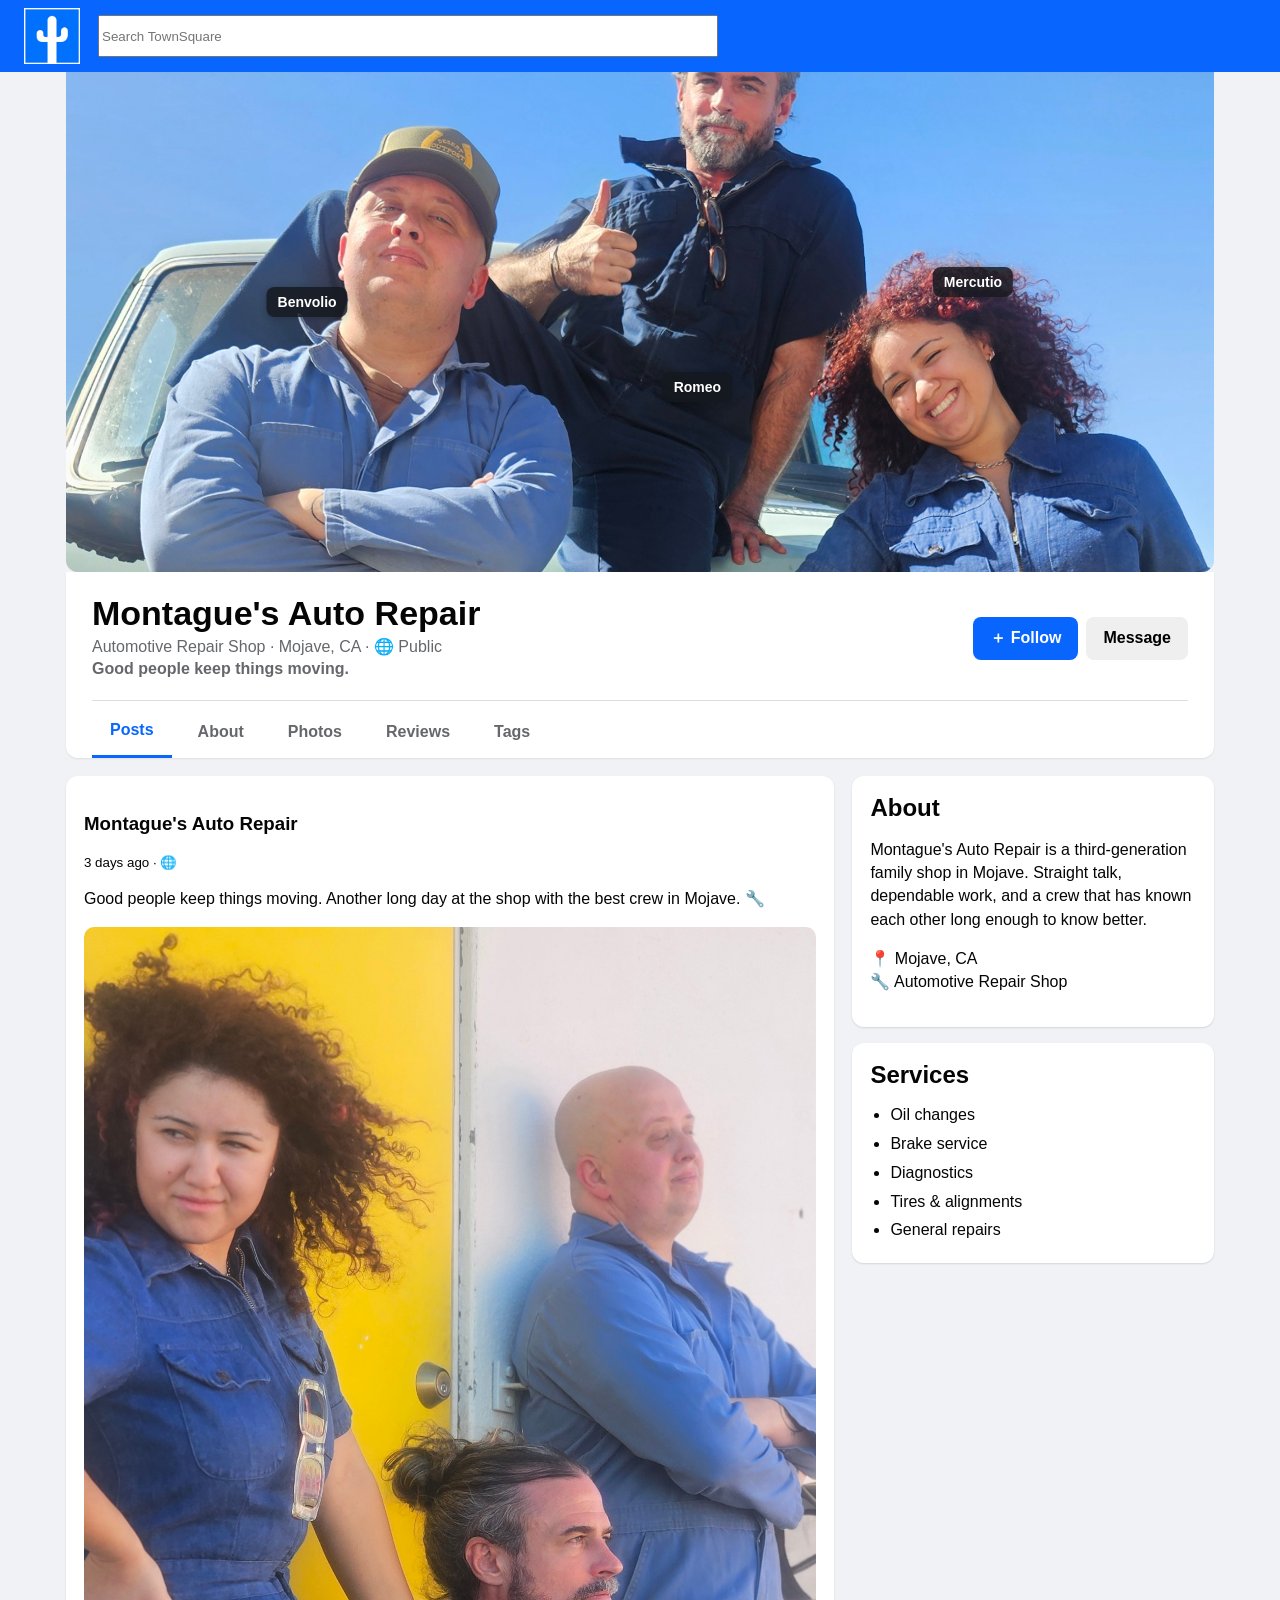
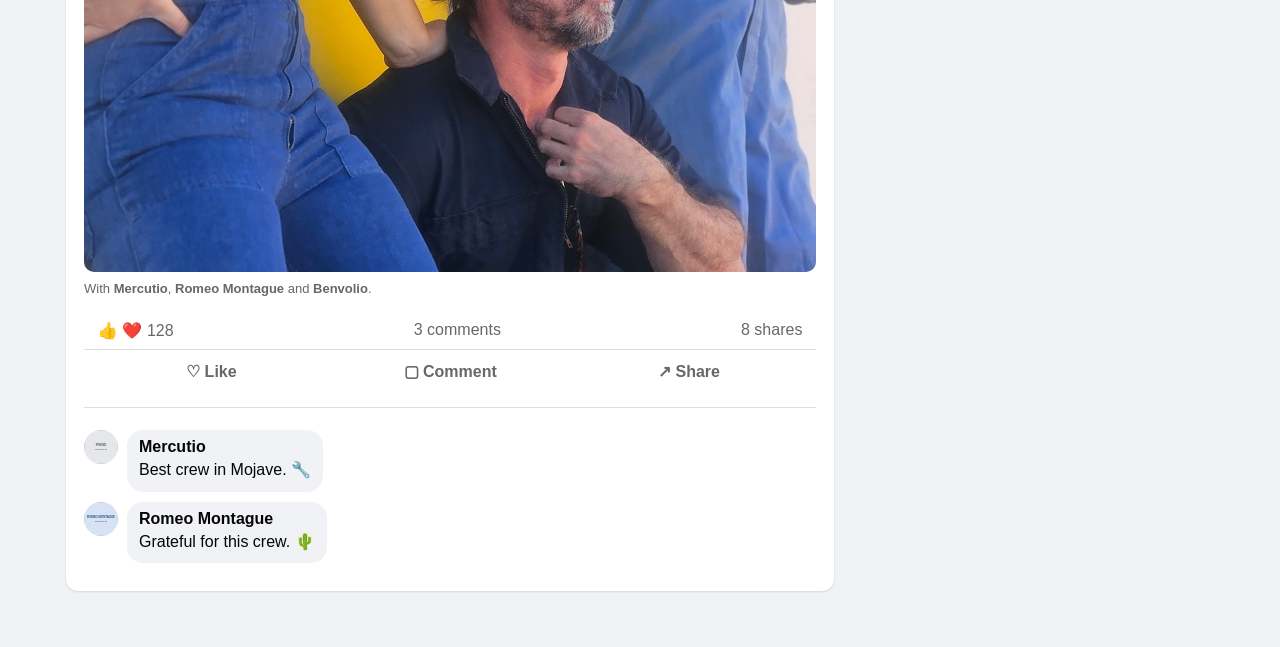
==== commit 36e3e542: "Add files via upload" ====
--- a/businesses/montagues-auto-repair/index.html
+++ b/businesses/montagues-auto-repair/index.html
@@ -1,15 +1,76 @@
-<!doctype html><html lang="en"><head><meta charset="utf-8"><meta name="viewport" content="width=device-width,initial-scale=1">
-<title>Montague's Auto Repair | TownSquare</title><link rel="stylesheet" href="../../css/styles.css"></head><body class="ts-modern">
-<header class="topbar"><a class="brand" href="../../"><img src="../../assets/townsquare-logo.png" alt="TownSquare"><span class="brand-name">TownSquare</span></a><input class="search" type="search" placeholder="Search TownSquare"><nav><a href="../../">Home</a></nav></header>
-<main><section class="modern-profile-shell"><div class="cover cover-wrap"><img src="../../assets/montagues-crew.jpg" alt="Montague's Auto Repair crew"><div class="business-cover-label">Left: <a href="../../profiles/mercutio/">Mercutio</a> · Center: <a href="../../profiles/romeo-montague/">Romeo</a> · Right: <a href="../../profiles/benvolio/">Benvolio</a></div></div>
-<div class="modern-profile-head"><div class="modern-avatar"><img src="../../assets/montagues-crew.jpg" alt="Montague's Auto Repair"></div><div class="modern-identity"><h1>Montague's Auto Repair</h1><p>Automotive Repair Shop · Mojave, CA · Public</p><p>Good people keep things moving.</p></div><div class="modern-actions"><button class="primary-button decorative">Follow</button><button class="secondary-button decorative">Message</button></div></div>
-<nav class="modern-tabs profile-tabs"><button class="tab active" data-tab="all">All</button><button class="tab" data-tab="about">About</button><button class="tab" data-tab="posts">Posts</button><button class="tab" data-tab="photos">Photos</button><button class="tab" data-tab="videos">Videos</button><button class="tab decorative">More ▾</button></nav></section>
-<section id="all" class="modern-page modern-panel tab-panel"><div class="modern-grid"><aside class="modern-left">
-<article class="modern-card"><h2>About</h2><p>• Family-run Mojave auto repair shop</p><p>• Third-generation owner: <a href="../../profiles/romeo-montague/">Romeo Montague</a></p><p>• Manager: <a href="../../profiles/mercutio/">Mercutio</a></p><p>• Crew: <a href="../../profiles/benvolio/">Benvolio</a></p></article>
-<article class="modern-card"><h2>Photos</h2><div class="photo-grid"><img src="../../assets/montagues-crew.jpg" alt="Montague's crew"><div class="photo-placeholder">Photo placeholder</div><div class="photo-placeholder">Photo placeholder</div><div class="photo-placeholder">Photo placeholder</div><div class="photo-placeholder">Photo placeholder</div><div class="photo-placeholder">Photo placeholder</div></div></article>
-</aside><section class="feed"><article class="modern-card"><h2>Montague's Auto Repair</h2><p>At the shop with Mercutio, Romeo, and Benvolio.</p><img src="../../assets/montagues-crew.jpg" alt="Montague's Auto Repair crew" style="width:100%;border-radius:8px"><div class="actions"><button class="decorative">♡ Like</button><button class="decorative">▢ Comment</button><button class="decorative">↗ Share</button></div></article></section></div></section>
-<section id="about" class="modern-panel single tab-panel" hidden><article class="modern-card"><h2>About Montague's Auto Repair</h2><p>Family-run automotive repair shop in Mojave. Third-generation owner Romeo Montague.</p></article></section>
-<section id="posts" class="modern-panel single tab-panel" hidden><article class="modern-card"><h2>Posts</h2><p>Garage posts will appear here.</p></article></section>
-<section id="photos" class="modern-panel single tab-panel" hidden><article class="modern-card"><h2>Photos</h2><div class="photo-grid"><img src="../../assets/montagues-crew.jpg" alt="Montague's crew"><div class="photo-placeholder">Photo placeholder</div><div class="photo-placeholder">Photo placeholder</div></div></article></section>
-<section id="videos" class="modern-panel single tab-panel" hidden><article class="modern-card"><h2>Videos</h2><div class="placeholder-banner">Video placeholder</div></article></section>
-</main><footer class="site-footer">TownSquare © 2026 · <i>Romeo &amp; Juliet: A Mojave Reimagining</i>.</footer><script src="../../js/townsquare.js"></script></body></html>+<!doctype html>
+<html lang="en">
+<head>
+<meta charset="utf-8"><meta name="viewport" content="width=device-width,initial-scale=1">
+<title>Montague's Auto Repair | TownSquare</title>
+<link rel="stylesheet" href="../../css/styles.css">
+</head>
+<body>
+<header class="topbar">
+  <a class="brand" href="../../"><img src="../../assets/townsquare-logo.png" alt="TownSquare"></a>
+  <div class="search-wrap"><input id="site-search" type="search" placeholder="Search TownSquare" autocomplete="off"><div id="search-results" class="search-results" hidden></div></div>
+</header>
+<main class="business-shell">
+  <div class="business-cover">
+    <img src="../../assets/montagues-shop-main-2026-09-24.jpg" alt="Benvolio, Romeo and Mercutio at Montague's Auto Repair">
+    <a class="photo-tag tag-mercutio" href="../../profiles/benvolio/">Benvolio</a>
+    <a class="photo-tag tag-romeo" href="../../profiles/romeo-montague/">Romeo</a>
+    <a class="photo-tag tag-benvolio" href="../../profiles/mercutio/">Mercutio</a>
+  </div>
+  <section class="business-head">
+    <div class="business-title-row">
+      <div class="business-title">
+        <h1>Montague's Auto Repair</h1>
+        <p>Automotive Repair Shop · Mojave, CA · 🌐 Public</p>
+        <p><b>Good people keep things moving.</b></p>
+      </div>
+      <div class="business-actions"><button class="primary decorative">＋ Follow</button><button class="decorative">Message</button></div>
+    </div>
+    <nav class="business-tabs" aria-label="Business profile sections">
+      <button class="active" data-biztab="posts">Posts</button>
+      <button data-biztab="about">About</button>
+      <button data-biztab="photos">Photos</button>
+      <button data-biztab="reviews">Reviews</button>
+      <button data-biztab="tags">Tags</button>
+    </nav>
+  </section>
+
+  <div id="biz-posts" class="business-panel">
+    <div class="business-grid">
+      <div>
+        <article class="business-card">
+          <h3>Montague's Auto Repair</h3><small>3 days ago · 🌐</small>
+          <p>Good people keep things moving. Another long day at the shop with the best crew in Mojave. 🔧</p>
+          <img class="business-post-photo" src="../../assets/montagues-crew.jpg" alt="Mercutio, Romeo and Benvolio at the shop">
+          <p class="tag-note">With <a href="../../profiles/mercutio/"><b>Mercutio</b></a>, <a href="../../profiles/romeo-montague/"><b>Romeo Montague</b></a> and <a href="../../profiles/benvolio/"><b>Benvolio</b></a>.</p>
+          <div class="summary"><span>👍 ❤️ 128</span><span>3 comments</span><span>8 shares</span></div>
+          <div class="actions"><button class="decorative">♡ Like</button><button class="decorative">▢ Comment</button><button class="decorative">↗ Share</button></div>
+          <div class="business-comments">
+            <div class="business-comment"><img src="../../assets/friend-placeholder.svg" alt="Mercutio"><div><a href="../../profiles/mercutio/"><b>Mercutio</b></a><p>Best crew in Mojave. 🔧</p></div></div>
+            <div class="business-comment"><img src="../../assets/romeo-profile.svg" alt="Romeo"><div><a href="../../profiles/romeo-montague/"><b>Romeo Montague</b></a><p>Grateful for this crew. 🌵</p></div></div>
+            <div class="business-comment"><img src="../../assets/friend-placeholder.svg" alt="Benvolio"><div><a href="../../profiles/benvolio/"><b>Benvolio</b></a><p>Keep the wheels turning. 👍</p></div></div>
+          </div>
+        </article>
+      </div>
+      <aside>
+        <section class="business-card"><h2>About</h2><p>Montague's Auto Repair is a third-generation family shop in Mojave. Straight talk, dependable work, and a crew that has known each other long enough to know better.</p><p>📍 Mojave, CA<br>🔧 Automotive Repair Shop</p></section>
+        <section class="business-card"><h2>Services</h2><ul class="service-list"><li>Oil changes</li><li>Brake service</li><li>Diagnostics</li><li>Tires & alignments</li><li>General repairs</li></ul></section>
+      </aside>
+    </div>
+  </div>
+
+  <section id="biz-about" class="business-panel business-card" hidden><h2>About Montague's Auto Repair</h2><p>Montague's is the oldest and only family-run auto mechanic shop in town. Romeo Montague is its third-generation owner.</p><p><b>People:</b> <a href="../../profiles/romeo-montague/">Romeo Montague</a>, <a href="../../profiles/mercutio/">Mercutio</a>, <a href="../../profiles/benvolio/">Benvolio</a></p></section>
+  <section id="biz-photos" class="business-panel business-card" hidden><h2>Photos</h2><img class="business-post-photo" src="../../assets/montagues-crew.jpg" alt="Mercutio, Romeo and Benvolio"><p class="tag-note">Mercutio · Romeo · Benvolio</p></section>
+  <section id="biz-reviews" class="business-panel business-card" hidden><h2>Reviews</h2><p>No public reviews yet.</p></section>
+  <section id="biz-tags" class="business-panel business-card" hidden><h2>Tagged</h2><p><a href="../../profiles/mercutio/">Mercutio</a> · <a href="../../profiles/romeo-montague/">Romeo Montague</a> · <a href="../../profiles/benvolio/">Benvolio</a></p></section>
+</main>
+<script src="../../js/townsquare.js"></script>
+<script>
+document.querySelectorAll('[data-biztab]').forEach(btn=>btn.addEventListener('click',()=>{
+ document.querySelectorAll('[data-biztab]').forEach(b=>b.classList.remove('active'));
+ btn.classList.add('active');
+ document.querySelectorAll('.business-panel').forEach(p=>p.hidden=true);
+ document.getElementById('biz-'+btn.dataset.biztab).hidden=false;
+}));
+</script>
+</body></html>
--- a/css/styles.css
+++ b/css/styles.css
@@ -121,3 +121,168 @@
  .ts-modern .modern-avatar{width:100px;height:100px;flex-basis:100px;margin-top:-30px}
  .ts-modern .modern-friends-grid{grid-template-columns:repeat(3,minmax(0,1fr))}
 }
+
+/* SCRUB FIX 03 — universal modern header/logo containment + mobile framing */
+.ts-modern .topbar{height:56px;min-height:56px;overflow:visible}
+.ts-modern .topbar .brand{display:flex;align-items:center;gap:10px;width:auto;height:44px;min-width:0;overflow:visible}
+.ts-modern .topbar .brand img{display:block;width:40px!important;height:40px!important;min-width:40px!important;max-width:40px!important;max-height:40px!important;object-fit:contain;flex:0 0 40px}
+.ts-modern .topbar .brand-name{display:inline-block;white-space:nowrap}
+.ts-modern .topbar .search{min-width:120px}
+.ts-modern .modern-profile-shell,.ts-modern .modern-page,.ts-modern .modern-panel{min-width:0}
+.ts-modern .modern-profile-shell .cover{width:min(1040px,100%)}
+.ts-modern .modern-profile-head,.ts-modern .modern-tabs,.ts-modern .modern-page{width:min(990px,100%)}
+.ts-modern .modern-grid,.ts-modern .modern-left,.ts-modern .feed,.ts-modern .modern-card{min-width:0}
+.ts-modern .modern-card img{max-width:100%}
+@media(max-width:800px){
+ .ts-modern .topbar{height:56px;min-height:56px;padding:0 10px;gap:8px}
+ .ts-modern .topbar .brand{height:40px;gap:6px}
+ .ts-modern .topbar .brand img{width:36px!important;height:36px!important;min-width:36px!important;max-width:36px!important;max-height:36px!important;flex-basis:36px}
+ .ts-modern .topbar .brand-name{font-size:18px}
+ .ts-modern .topbar .search{flex:1;width:auto;min-width:0;max-width:none}
+ .ts-modern .topbar nav{margin-left:0}
+ .ts-modern .modern-profile-shell .cover{width:100%;border-radius:0}
+ .ts-modern .modern-profile-head{padding-left:14px;padding-right:14px}
+ .ts-modern .modern-page,.ts-modern .modern-panel.single{padding-left:10px;padding-right:10px}
+ .ts-modern .modern-grid{width:100%}
+}
+@media(max-width:520px){
+ .ts-modern .topbar .brand-name{display:none}
+ .ts-modern .topbar nav a{display:none}
+ .ts-modern .modern-profile-head{gap:10px}
+ .ts-modern .modern-identity{min-width:0}
+ .ts-modern .modern-identity h1{overflow-wrap:anywhere}
+ .ts-modern .modern-actions{display:grid;grid-template-columns:1fr 1fr}
+ .ts-modern .modern-tabs{padding-left:4px;padding-right:4px}
+}
+
+
+/* =========================================================
+   SCRUB FIX 06 — UNIVERSAL CLICKABLE-LINK CUES
+   Makes real navigation links visually obvious without
+   styling decorative controls/buttons as links.
+   ========================================================= */
+
+/* Links inside profile/business content, details, friends, posts and comments. */
+.ts-modern main a:not(.modern-friend):not(.friend-card):not(.button):not(.primary-button):not(.secondary-button),
+.ts-modern .comments a,
+.ts-modern .comment a,
+.ts-modern .post a,
+.ts-modern .modern-card p a,
+.ts-modern .modern-card li a {
+  color:#0866ff;
+  text-decoration:none;
+  font-weight:600;
+}
+
+/* Make the interaction unmistakable on pointer devices. */
+.ts-modern main a:hover,
+.ts-modern .comments a:hover,
+.ts-modern .comment a:hover,
+.ts-modern .post a:hover {
+  text-decoration:underline;
+}
+
+/* Keyboard accessibility: visible focus on every active content link. */
+.ts-modern main a:focus-visible,
+.ts-modern .comments a:focus-visible,
+.ts-modern .comment a:focus-visible,
+.ts-modern .post a:focus-visible {
+  outline:2px solid #0866ff;
+  outline-offset:2px;
+  border-radius:3px;
+}
+
+/* Friend tiles remain card-like, but their names read as active links. */
+.ts-modern a.modern-friend b,
+.ts-modern a.friend-card span {
+  color:#0866ff;
+}
+
+/* The garage's cover-photo character tags are links too. */
+.ts-modern .business-cover-label a {
+  color:#fff;
+  text-decoration:underline;
+  font-weight:700;
+}
+
+
+/* =========================================================
+   SCRUB FIX 10 — UNIVERSAL TRUE-CIRCLE AVATARS
+   Forces photographic avatars to clip cleanly to circles
+   regardless of source-image dimensions or browser rendering.
+   ========================================================= */
+.ts-modern .modern-avatar,
+.ts-modern .modern-avatar img {
+  border-radius:50% !important;
+}
+
+.ts-modern .modern-avatar {
+  overflow:hidden !important;
+  padding:0 !important;
+}
+
+.ts-modern .modern-avatar img {
+  display:block !important;
+  width:100% !important;
+  height:100% !important;
+  object-fit:cover !important;
+}
+
+/* Small circular avatars in composers, posts and comments. */
+.ts-modern .composer-placeholder img,
+.ts-modern .post header img,
+.ts-modern .comment img {
+  border-radius:50% !important;
+  object-fit:cover !important;
+  overflow:hidden;
+}
+
+
+/* =========================================================
+   SCRUB FIX 11 — UNIVERSAL PERSONAL-DETAILS ICON ROWS
+   Original TownSquare line icons; Facebook-like information
+   hierarchy without copying Facebook's icon artwork.
+   ========================================================= */
+.ts-modern .personal-details-card .detail-list{
+  display:flex;
+  flex-direction:column;
+  gap:12px;
+  margin-top:10px;
+}
+.ts-modern .personal-details-card .detail-row{
+  display:grid;
+  grid-template-columns:30px minmax(0,1fr);
+  gap:10px;
+  align-items:center;
+  min-height:30px;
+}
+.ts-modern .personal-details-card .detail-icon{
+  width:26px;
+  height:26px;
+  display:grid;
+  place-items:center;
+  color:#3f454d;
+}
+.ts-modern .personal-details-card .detail-icon img{
+  width:24px;
+  height:24px;
+  display:block;
+}
+.ts-modern .personal-details-card .detail-copy{
+  min-width:0;
+  line-height:1.3;
+}
+.ts-modern .personal-details-card .detail-copy a{
+  color:#0866ff;
+  text-decoration:none;
+  font-weight:600;
+}
+.ts-modern .personal-details-card .detail-copy a:hover{
+  text-decoration:underline;
+}
+@media(max-width:520px){
+  .ts-modern .personal-details-card .detail-list{gap:10px}
+  .ts-modern .personal-details-card .detail-row{grid-template-columns:28px minmax(0,1fr);gap:8px}
+  .ts-modern .personal-details-card .detail-icon{width:24px;height:24px}
+  .ts-modern .personal-details-card .detail-icon img{width:22px;height:22px}
+}
